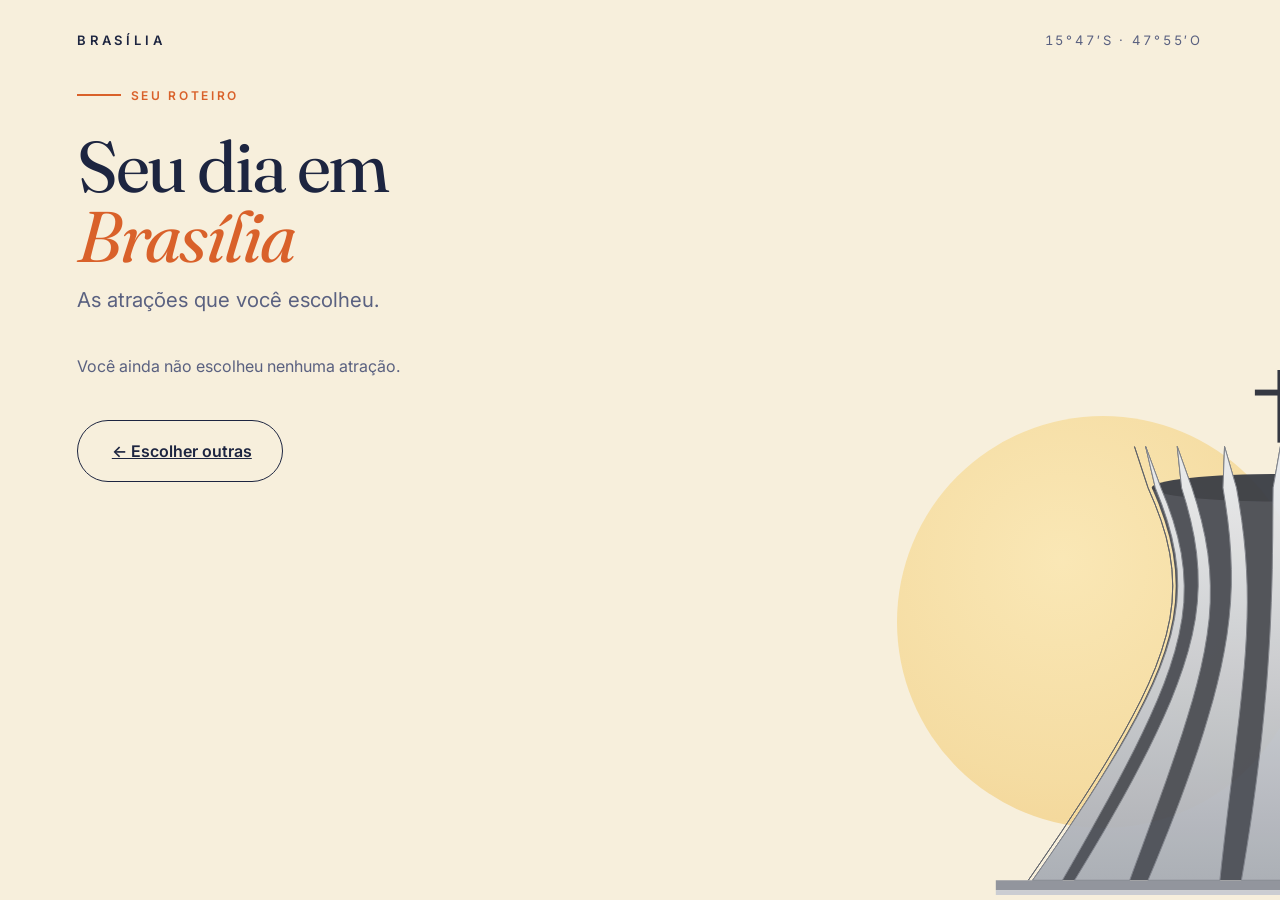
==== lista.html @ c739fdb3 "init" ====
<!DOCTYPE html>
<html lang="pt-BR">
<head>
  <meta charset="utf-8">
  <meta name="viewport" content="width=device-width, initial-scale=1">
  <title>Seu roteiro · Brasília</title>
  <link rel="preconnect" href="https://fonts.googleapis.com">
  <link href="https://fonts.googleapis.com/css2?family=Fraunces:ital,opsz,wght@0,9..144,400;1,9..144,400&family=Inter:wght@400;500;600&display=swap" rel="stylesheet">
  <link rel="stylesheet" href="style.css">
</head>
<body>
<main class="pagina">
  <div class="sol"></div>
  <svg class="catedral" viewBox="-300 0 600 540" id="catedral" aria-hidden="true"></svg>

  <nav class="topo"><b>Brasília</b><span class="coord">15°47′S · 47°55′O</span></nav>

  <section class="roteiro">
    <div class="selo">Seu roteiro</div>
    <h1>Seu dia em <em>Brasília</em></h1>
    <p class="sub">As atrações que você escolheu.</p>

    <div id="conteudo"></div>

    <a class="btn claro" href="index.html">← Escolher outras</a>
  </section>
</main>

<script src="atracoes.js"></script>
<script src="catedral.js"></script>
<script>
  desenharCatedral(document.getElementById("catedral"));

  const ler = (k) => { try { return JSON.parse(sessionStorage.getItem(k)) || []; } catch (e) { return []; } };
  const fixas = ler("fixas").filter(f => f.nome && f.inicio);
  const ids = ler("selecionadas");
  
  const paraMin = h => { const [H, M] = h.split(":").map(Number); return H * 60 + M; };
  const paraHora = m => `${String(Math.floor(m / 60) % 24).padStart(2, "0")}:${String(m % 60).padStart(2, "0")}`;

  const marcadas = fixas
    .map(f => ({ ...f, ini: paraMin(f.inicio), fim: paraMin(f.inicio) + f.minutos }))
    .sort((a, b) => a.ini - b.ini);
  const livres = ATRACOES.filter(a => ids.includes(a.id));

  let html = "";
  if (marcadas.length) {
    html += '<div class="grupo">Com hora marcada</div><ol class="lista">' + marcadas.map((f, i) => {
      return `<li class="fixa" style="animation-delay:${i * 60}ms">
        <span class="hora">${paraHora(f.ini)} – ${paraHora(f.fim)}</span>
        <span class="nome">${f.nome}</span>
        <span class="tempo">${formatarTempo(f.minutos)}</span>
      </li>`;
    }).join("") + "</ol>";
  }
  if (livres.length) {
    html += `<div class="grupo">${marcadas.length ? "Para encaixar no dia" : "Suas atrações"}</div><ol class="lista">` +
      livres.map((a, i) => `<li style="animation-delay:${(i + marcadas.length) * 60}ms">
        <span class="nome">${a.nome}</span><span class="tempo">${formatarTempo(a.minutos)}</span></li>`).join("") + "</ol>";
  }
  if (!html) html = '<p class="vazio">Você ainda não escolheu nenhuma atração.</p>';
  else {
    const min = marcadas.reduce((s, f) => s + f.minutos, 0) + livres.reduce((s, a) => s + a.minutos, 0);
    html += `<div class="total"><span>Tempo total</span><strong>${formatarTempo(min)}</strong></div>`;
  }
  document.getElementById("conteudo").innerHTML = html;
</script>
</body>
</html>
---- style.css ----
:root {
  --bg: #f7efdc;
  --bg-2: #f1e5c8;
  --ink: #1d2540;
  --ink-soft: #5a6180;
  --accent: #d9612a;
  --sun: #f4d489;
  --line: rgba(29, 37, 64, 0.14);
  --serif: "Fraunces", "Iowan Old Style", Georgia, serif;
  --sans: "Inter", system-ui, -apple-system, "Segoe UI", sans-serif;
}

* { box-sizing: border-box; margin: 0; padding: 0; }

body {
  font-family: var(--sans);
  color: var(--ink);
  background: var(--bg);
  min-height: 100vh;
  -webkit-font-smoothing: antialiased;
}

/* ---------- HERO ---------- */
.hero {
  position: relative;
  min-height: 100vh;
  overflow: hidden;
  display: flex;
  flex-direction: column;
  --cw: min(62vw, 820px);
}

/* sol / lua do cerrado atrás da catedral */
.sol {
  position: absolute;
  right: calc(var(--cw) * -0.05);
  top: 6vh;
  width: calc(var(--cw) * 0.78);
  aspect-ratio: 1;
  border-radius: 50%;
  background: radial-gradient(circle at 40% 35%, #fbe4a5, var(--sun) 60%, #efc36f);
  opacity: .9;
}
/* arcos concêntricos finos */
.arcos {
  position: absolute;
  right: 0;
  top: 0;
  width: var(--cw);
  height: 100%;
  transform: translateX(50%);
  pointer-events: none;
}
.arcos svg { width: 100%; height: 100%; }

.catedral {
  position: absolute;
  bottom: 9vh;
  right: calc(var(--cw) / -2);
  width: var(--cw);
  height: auto;
}

.skyline {
  position: absolute;
  left: 0; right: 0; bottom: 0;
  width: 100%;
  height: 26vh;
  min-height: 170px;
}

/* grade arquitetônica */
.grade {
  position: absolute; inset: 0;
  background-image:
    linear-gradient(var(--line) 1px, transparent 1px),
    linear-gradient(90deg, var(--line) 1px, transparent 1px);
  background-size: 96px 96px;
  mask-image: linear-gradient(90deg, #000 0%, transparent 55%);
  -webkit-mask-image: linear-gradient(90deg, #000 0%, transparent 55%);
  opacity: .5;
}

nav.topo {
  position: relative; z-index: 3;
  display: flex; justify-content: space-between; align-items: center;
  padding: 32px clamp(24px, 6vw, 88px);
  font-size: 13px; letter-spacing: .22em; text-transform: uppercase;
  color: var(--ink-soft);
}
nav.topo b { color: var(--ink); font-weight: 600; letter-spacing: .3em; }
nav.topo .coord { font-variant-numeric: tabular-nums; }

.conteudo {
  position: relative; z-index: 3;
  padding: 0 clamp(24px, 6vw, 88px);
  margin: auto 0;
  max-width: min(760px, 62vw);
  padding-bottom: 14vh;
}
.selo {
  display: inline-flex; align-items: center; gap: 10px;
  font-size: 12px; letter-spacing: .22em; text-transform: uppercase;
  color: var(--accent); font-weight: 600;
  margin-bottom: 28px;
}
.selo::before { content: ""; width: 44px; height: 2px; background: var(--accent); }

h1 {
  font-family: var(--serif);
  font-weight: 400;
  font-size: clamp(44px, 7.4vw, 108px);
  line-height: .98;
  letter-spacing: -.03em;
}
h1 em { font-style: italic; color: var(--accent); }

.sub {
  margin-top: 28px;
  font-size: clamp(17px, 1.6vw, 22px);
  line-height: 1.5;
  color: var(--ink-soft);
  max-width: 36ch;
}

.btn {
  display: inline-flex; align-items: center; gap: 14px;
  margin-top: 44px;
  padding: 20px 30px 20px 34px;
  border: 0; border-radius: 999px;
  background: var(--accent); color: #fff;
  font: 600 16px var(--sans);
  cursor: pointer;
  box-shadow: 0 18px 40px -14px rgba(217, 97, 42, .6);
  transition: transform .2s ease, box-shadow .2s ease, background .2s;
}
.btn:hover { transform: translateY(-3px); background: #c5541f; box-shadow: 0 24px 46px -14px rgba(217, 97, 42, .7); }
.btn .seta {
  width: 32px; height: 32px; border-radius: 50%;
  background: var(--bg); color: var(--accent);
  display: grid; place-items: center; font-size: 16px;
}
.btn[disabled] { opacity: .4; cursor: not-allowed; transform: none; box-shadow: none; }
.btn.claro { background: transparent; color: var(--ink); border: 1.5px solid var(--ink); box-shadow: none; }
.btn.claro:hover { background: var(--ink); color: #fff; }

.fatos {
  display: flex; gap: 36px; margin-top: 56px;
  font-size: 13px; color: var(--ink-soft);
}
.fatos strong { display: block; font: 400 30px var(--serif); color: var(--ink); letter-spacing: -.02em; }

/* ---------- MODAL ---------- */
dialog {
  border: 0; padding: 0;
  width: min(760px, calc(100vw - 32px));
  max-height: min(86vh, 800px);
  margin: auto;
  border-radius: 32px;
  background: var(--bg);
  color: var(--ink);
  box-shadow: 0 50px 120px -30px rgba(20, 26, 50, .55);
  overflow: hidden;
}
dialog[open] { display: flex; flex-direction: column; animation: sobe .35s cubic-bezier(.2, .8, .2, 1); }
dialog::backdrop { background: rgba(29, 37, 64, .45); backdrop-filter: blur(6px); }
@keyframes sobe { from { opacity: 0; transform: translateY(24px) scale(.98); } }

.m-cab { padding: 30px 34px 18px; display: flex; justify-content: space-between; align-items: flex-start; gap: 16px; }
.m-cab h2 { font: 400 32px/1.1 var(--serif); letter-spacing: -.02em; }
.m-cab p { margin-top: 8px; color: var(--ink-soft); font-size: 14px; }
.fechar {
  border: 0; background: var(--bg-2); color: var(--ink);
  width: 40px; height: 40px; border-radius: 50%;
  font-size: 18px; cursor: pointer; flex: none;
}
.fechar:hover { background: #e8d9b4; }
.todas {
  margin: 0 34px 10px auto; align-self: flex-end;
  background: none; border: 0; cursor: pointer;
  font: 600 13px var(--sans); color: var(--accent);
  text-decoration: underline; text-underline-offset: 4px;
}

.grid {
  overflow-y: auto;
  padding: 6px 34px 24px;
  display: grid; grid-template-columns: repeat(2, 1fr); gap: 12px;
}
.card {
  position: relative;
  padding: 16px 18px;
  border-radius: 20px;
  background: #fffaf0;
  border: 1.5px solid transparent;
  box-shadow: 0 1px 0 var(--line);
  cursor: pointer;
  transition: all .18s ease;
  user-select: none;
}
.linha { display: flex; align-items: center; gap: 14px; cursor: pointer; }
.etapa { font-size: 11px; letter-spacing: .22em; text-transform: uppercase; font-weight: 600; color: var(--accent); margin-bottom: 10px; }
.passo { display: flex; flex-direction: column; min-height: 0; flex: 1; }
.passo[hidden] { display: none; }
.extra { display: none; gap: 12px; margin-top: 14px; padding-top: 14px; border-top: 1px solid rgba(255,255,255,.18); flex-wrap: wrap; }
.card:has(input[type=checkbox]:checked) .extra { display: flex; }
.extra label { display: flex; align-items: center; gap: 8px; font-size: 13px; color: #b9c0e0; }
.extra input {
  font: 600 14px var(--sans); color: var(--ink);
  background: #fffaf0; border: 0; border-radius: 10px; padding: 8px 10px; width: 100px;
}
.extra input.dur { width: 70px; }
.extra input:focus { outline: 2px solid var(--accent); }
.acoes { display: flex; align-items: center; gap: 16px; }
.voltar { background: none; border: 0; cursor: pointer; font: 600 14px var(--sans); color: var(--ink-soft); }
.voltar:hover { color: var(--ink); }
.card:hover { transform: translateY(-2px); border-color: var(--line); }
.card .linha input { position: absolute; opacity: 0; pointer-events: none; }
.marca {
  width: 26px; height: 26px; border-radius: 50%; flex: none;
  border: 2px solid var(--line);
  display: grid; place-items: center;
  color: transparent; font-size: 14px; font-weight: 700;
  transition: all .18s;
}
.card .nome { font-weight: 600; font-size: 15px; line-height: 1.25; }
.card .tempo { font-size: 13px; color: var(--ink-soft); margin-top: 3px; }
.card:has(input:checked) { background: var(--ink); color: #fff; }
.card:has(input:checked) .tempo { color: #b9c0e0; }
.card:has(input:checked) .marca { background: var(--accent); border-color: var(--accent); color: #fff; }
.card:has(.linha input:focus-visible) { outline: 3px solid var(--accent); outline-offset: 2px; }

.m-rod {
  display: flex; justify-content: space-between; align-items: center; gap: 16px;
  padding: 18px 34px 24px;
  border-top: 1px solid var(--line);
  background: var(--bg);
}
.resumo { font-size: 14px; color: var(--ink-soft); }
.resumo strong { display: block; font: 400 26px var(--serif); color: var(--ink); letter-spacing: -.01em; }
.m-rod .btn { margin: 0; padding: 16px 24px 16px 28px; }

/* ---------- PÁGINA DA LISTA ---------- */
.pagina {
  position: relative; min-height: 100vh; overflow: hidden;
  --cw: min(46vw, 620px);
}
.pagina .catedral { bottom: 0; opacity: .95; }
.pagina .sol { top: auto; bottom: 8%; width: calc(var(--cw) * .7); opacity: .7; }
.roteiro {
  position: relative; z-index: 3;
  max-width: 640px;
  padding: 0 clamp(24px, 6vw, 88px) 120px;
  margin-left: 0;
}
.roteiro h1 { font-size: clamp(40px, 5.6vw, 76px); margin-bottom: 14px; }
.roteiro .sub { max-width: 40ch; margin-top: 0; }

.lista { list-style: none; margin-top: 44px; counter-reset: n; }
.lista li {
  counter-increment: n;
  display: grid; grid-template-columns: 52px 1fr auto; align-items: center;
  padding: 22px 0;
  border-top: 1px solid var(--line);
  animation: entra .5s both;
}
.lista li:last-child { border-bottom: 1px solid var(--line); }
.lista li::before {
  content: counter(n, decimal-leading-zero);
  font: italic 400 20px var(--serif); color: var(--accent);
}
.lista .nome { font: 400 26px var(--serif); letter-spacing: -.01em; }
.lista .tempo {
  font-size: 13px; font-weight: 600; letter-spacing: .04em;
  padding: 7px 14px; border-radius: 999px; background: var(--bg-2);
}
@keyframes entra { from { opacity: 0; transform: translateY(12px); } }

.total {
  margin-top: 34px; display: flex; align-items: baseline; gap: 16px;
  font-size: 14px; color: var(--ink-soft);
}
.total strong { font: 400 48px var(--serif); color: var(--ink); letter-spacing: -.02em; }
.vazio { margin-top: 40px; color: var(--ink-soft); }

@media (max-width: 820px) {
  .hero { --cw: 120vw; }
  .catedral { bottom: 20vh; opacity: .35; }
  .sol { opacity: .5; }
  .conteudo { max-width: none; }
  .fatos { gap: 24px; }
  .grid { grid-template-columns: 1fr; }
  .pagina { --cw: 110vw; }
  .pagina .catedral { opacity: .18; }
  nav.topo .coord { display: none; }
  .m-rod { flex-direction: column; align-items: stretch; }
  .m-rod .btn { justify-content: center; }
}
@media (prefers-reduced-motion: reduce) { * { animation: none !important; transition: none !important; } }

/* lista: horários */
.grupo { margin-top: 44px; font-size: 12px; letter-spacing: .22em; text-transform: uppercase; font-weight: 600; color: var(--accent); }
.grupo + .lista { margin-top: 14px; }
.lista .hora { font: italic 400 20px var(--serif); color: var(--accent); }
.lista li.fixa { grid-template-columns: 132px 1fr auto; }
.lista li.fixa::before { content: none; }
@media (max-width: 820px) { .acoes { justify-content: space-between; } .lista li.fixa { grid-template-columns: 1fr auto; } .lista li.fixa .hora { grid-column: 1 / -1; } }

/* opções de horário */
.extra > span { font-size: 13px; color: #b9c0e0; margin-right: 4px; align-self: center; }
.pilula { position: relative; cursor: pointer; }
.pilula input { position: absolute; opacity: 0; pointer-events: none; }
.pilula span {
  display: inline-block; padding: 8px 16px; border-radius: 999px;
  background: rgba(255,255,255,.14); color: #fff; font: 600 14px var(--sans);
  transition: background .15s;
}
.pilula:hover span { background: rgba(255,255,255,.24); }
.pilula input:checked + span { background: var(--accent); }
.pilula input:focus-visible + span { outline: 2px solid #fff; outline-offset: 2px; }
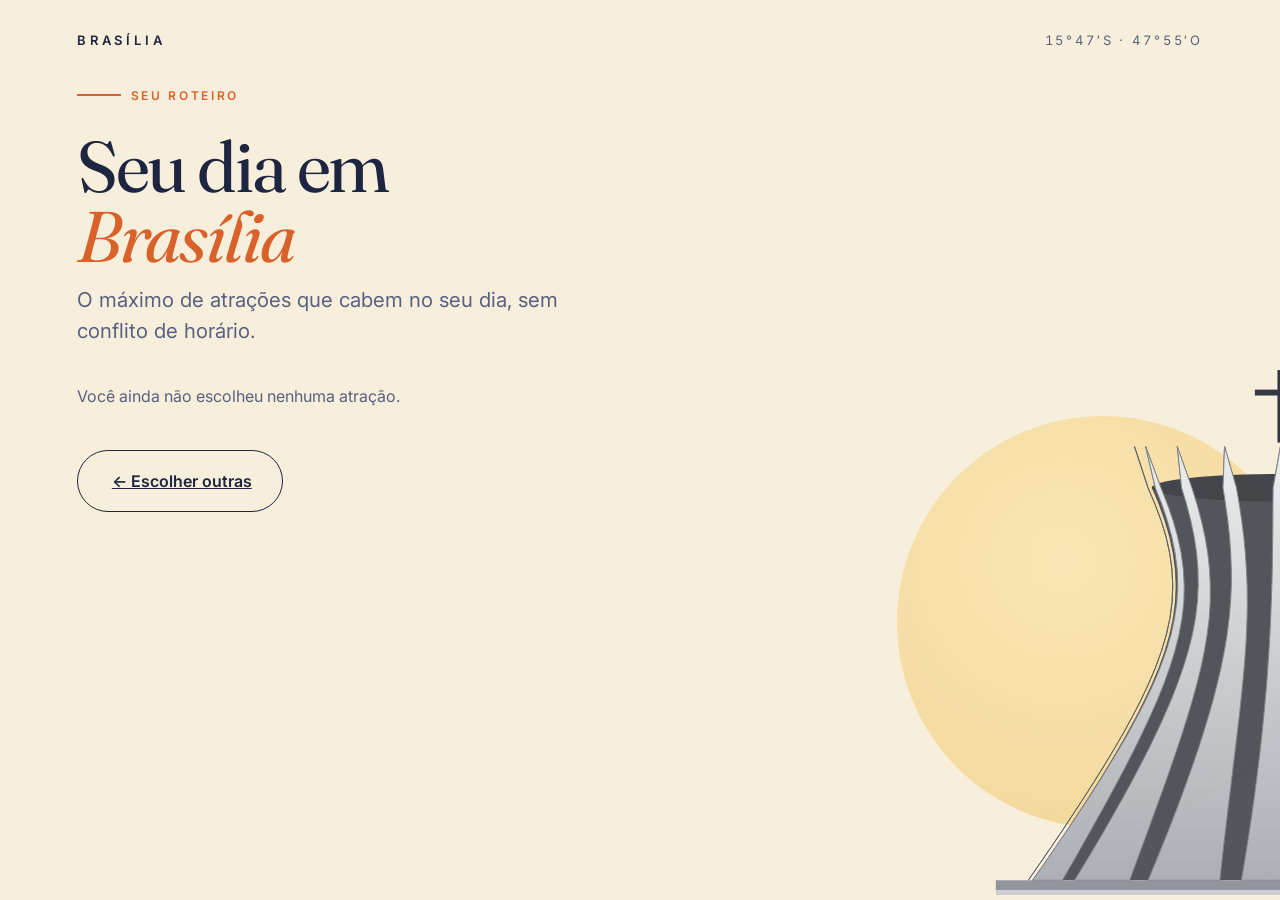
==== commit 5ce971ea: "interv. sch" ====
--- a/lista.html
+++ b/lista.html
@@ -18,7 +18,7 @@
   <section class="roteiro">
     <div class="selo">Seu roteiro</div>
     <h1>Seu dia em <em>Brasília</em></h1>
-    <p class="sub">As atrações que você escolheu.</p>
+    <p class="sub">O máximo de atrações que cabem no seu dia, sem conflito de horário.</p>
 
     <div id="conteudo"></div>
 
@@ -28,40 +28,45 @@
 
 <script src="atracoes.js"></script>
 <script src="catedral.js"></script>
+<script src="interval-scheduling.js"></script>
 <script>
   desenharCatedral(document.getElementById("catedral"));
 
   const ler = (k) => { try { return JSON.parse(sessionStorage.getItem(k)) || []; } catch (e) { return []; } };
-  const fixas = ler("fixas").filter(f => f.nome && f.inicio);
-  const ids = ler("selecionadas");
-  
   const paraMin = h => { const [H, M] = h.split(":").map(Number); return H * 60 + M; };
   const paraHora = m => `${String(Math.floor(m / 60) % 24).padStart(2, "0")}:${String(m % 60).padStart(2, "0")}`;
 
-  const marcadas = fixas
-    .map(f => ({ ...f, ini: paraMin(f.inicio), fim: paraMin(f.inicio) + f.minutos }))
-    .sort((a, b) => a.ini - b.ini);
-  const livres = ATRACOES.filter(a => ids.includes(a.id));
+  // 1. Pega as atrações e horários que a pessoa escolheu na tela anterior
+  const selecao = ler("fixas").filter(f => f.nome && f.inicio);
 
-  let html = "";
-  if (marcadas.length) {
-    html += '<div class="grupo">Com hora marcada</div><ol class="lista">' + marcadas.map((f, i) => {
-      return `<li class="fixa" style="animation-delay:${i * 60}ms">
-        <span class="hora">${paraHora(f.ini)} – ${paraHora(f.fim)}</span>
-        <span class="nome">${f.nome}</span>
-        <span class="tempo">${formatarTempo(f.minutos)}</span>
-      </li>`;
-    }).join("") + "</ol>";
+  // 2. Transforma cada horário em minutos (início e fim)
+  const atracoes = selecao.map(f => ({
+    nome: f.nome,
+    minutos: f.minutos,
+    inicio: paraMin(f.inicio),
+    fim: paraMin(f.inicio) + f.minutos,
+  }));
+
+  // 3. Aplica o Interval Scheduling
+  const { escolhidas, deFora } = intervalScheduling(atracoes);
+
+  // 4. Mostra o resultado na tela
+  const linha = (a, i) => `<li class="fixa" style="animation-delay:${i * 60}ms">
+      <span class="hora">${paraHora(a.inicio)} – ${paraHora(a.fim)}</span>
+      <span class="nome">${a.nome}</span>
+      <span class="tempo">${formatarTempo(a.minutos)}</span>
+    </li>`;
+
+  let html;
+  if (!escolhidas.length) html = '<p class="vazio">Você ainda não escolheu nenhuma atração.</p>';
+  else {
+    html = '<ol class="lista">' + escolhidas.map(linha).join("") + "</ol>";
+    const min = escolhidas.reduce((s, a) => s + a.minutos, 0);
+    html += `<div class="total"><span>${escolhidas.length} de ${atracoes.length} atrações</span><strong>${formatarTempo(min)}</strong></div>`;
   }
-  if (livres.length) {
-    html += `<div class="grupo">${marcadas.length ? "Para encaixar no dia" : "Suas atrações"}</div><ol class="lista">` +
-      livres.map((a, i) => `<li style="animation-delay:${(i + marcadas.length) * 60}ms">
-        <span class="nome">${a.nome}</span><span class="tempo">${formatarTempo(a.minutos)}</span></li>`).join("") + "</ol>";
-  }
-  if (!html) html = '<p class="vazio">Você ainda não escolheu nenhuma atração.</p>';
-  else {
-    const min = marcadas.reduce((s, f) => s + f.minutos, 0) + livres.reduce((s, a) => s + a.minutos, 0);
-    html += `<div class="total"><span>Tempo total</span><strong>${formatarTempo(min)}</strong></div>`;
+  if (deFora.length) {
+    html += '<div class="grupo">Ficaram de fora por conflito de horário</div>';
+    html += '<ol class="lista fora">' + deFora.sort((a, b) => a.inicio - b.inicio).map(linha).join("") + "</ol>";
   }
   document.getElementById("conteudo").innerHTML = html;
 </script>
--- a/style.css
+++ b/style.css
@@ -202,16 +202,7 @@
 .etapa { font-size: 11px; letter-spacing: .22em; text-transform: uppercase; font-weight: 600; color: var(--accent); margin-bottom: 10px; }
 .passo { display: flex; flex-direction: column; min-height: 0; flex: 1; }
 .passo[hidden] { display: none; }
-.extra { display: none; gap: 12px; margin-top: 14px; padding-top: 14px; border-top: 1px solid rgba(255,255,255,.18); flex-wrap: wrap; }
-.card:has(input[type=checkbox]:checked) .extra { display: flex; }
-.extra label { display: flex; align-items: center; gap: 8px; font-size: 13px; color: #b9c0e0; }
-.extra input {
-  font: 600 14px var(--sans); color: var(--ink);
-  background: #fffaf0; border: 0; border-radius: 10px; padding: 8px 10px; width: 100px;
-}
-.extra input.dur { width: 70px; }
-.extra input:focus { outline: 2px solid var(--accent); }
-.acoes { display: flex; align-items: center; gap: 16px; }
+.card:has(input[type=checkbox]:checked) .acoes { display: flex; align-items: center; gap: 16px; }
 .voltar { background: none; border: 0; cursor: pointer; font: 600 14px var(--sans); color: var(--ink-soft); }
 .voltar:hover { color: var(--ink); }
 .card:hover { transform: translateY(-2px); border-color: var(--line); }
@@ -225,8 +216,7 @@
 }
 .card .nome { font-weight: 600; font-size: 15px; line-height: 1.25; }
 .card .tempo { font-size: 13px; color: var(--ink-soft); margin-top: 3px; }
-.card:has(input:checked) { background: var(--ink); color: #fff; }
-.card:has(input:checked) .tempo { color: #b9c0e0; }
+.card:has(input:checked) { background: #fff1e4; border-color: var(--accent); }
 .card:has(input:checked) .marca { background: var(--accent); border-color: var(--accent); color: #fff; }
 .card:has(.linha input:focus-visible) { outline: 3px solid var(--accent); outline-offset: 2px; }
 
@@ -306,15 +296,39 @@
 .lista li.fixa::before { content: none; }
 @media (max-width: 820px) { .acoes { justify-content: space-between; } .lista li.fixa { grid-template-columns: 1fr auto; } .lista li.fixa .hora { grid-column: 1 / -1; } }
 
-/* opções de horário */
-.extra > span { font-size: 13px; color: #b9c0e0; margin-right: 4px; align-self: center; }
-.pilula { position: relative; cursor: pointer; }
-.pilula input { position: absolute; opacity: 0; pointer-events: none; }
-.pilula span {
-  display: inline-block; padding: 8px 16px; border-radius: 999px;
-  background: rgba(255,255,255,.14); color: #fff; font: 600 14px var(--sans);
-  transition: background .15s;
-}
-.pilula:hover span { background: rgba(255,255,255,.24); }
-.pilula input:checked + span { background: var(--accent); }
-.pilula input:focus-visible + span { outline: 2px solid #fff; outline-offset: 2px; }
+
+/* ---------- passo 1: claro e organizado ---------- */
+.lista1 { overflow-y: auto; padding: 4px 34px 24px; }
+.grupo1 + .grupo1 { margin-top: 26px; }
+.grupo1 h3 {
+  font: 600 12px var(--sans); letter-spacing: .2em; text-transform: uppercase;
+  color: var(--accent); margin-bottom: 10px;
+  display: flex; align-items: center; gap: 12px;
+}
+.grupo1 h3::after { content: ""; flex: 1; height: 1px; background: var(--line); }
+.fixa1 {
+  display: flex; align-items: center; justify-content: space-between; gap: 18px;
+  padding: 16px 18px; margin-bottom: 10px;
+  background: #fffdf8; border: 1.5px solid var(--line); border-radius: 18px;
+  transition: border-color .15s, background .15s, box-shadow .15s;
+}
+.fixa1.ativa { background: #fff1e4; border-color: var(--accent); box-shadow: 0 8px 22px -14px rgba(217, 97, 42, .7); }
+.fixa1 .nome { font-weight: 600; font-size: 15px; line-height: 1.3; }
+.fixa1 .meta { font-size: 13px; color: var(--ink-soft); margin-top: 3px; }
+.horas { display: flex; flex-wrap: wrap; justify-content: flex-end; gap: 8px; max-width: 55%; }
+.hora-btn {
+  min-width: 56px; padding: 9px 14px; border-radius: 999px;
+  background: #fff; color: var(--ink); border: 1.5px solid #cfc6ae;
+  font: 600 14px var(--sans); cursor: pointer; transition: all .15s;
+}
+.hora-btn:hover { border-color: var(--accent); color: var(--accent); }
+.hora-btn[aria-pressed="true"] { background: var(--accent); border-color: var(--accent); color: #fff; }
+.hora-btn:focus-visible { outline: 3px solid var(--accent); outline-offset: 2px; }
+@media (max-width: 820px) {
+  .lista1 { padding: 4px 20px 20px; }
+  .fixa1 { flex-direction: column; align-items: flex-start; }
+  .horas { justify-content: flex-start; max-width: none; }
+}
+
+/* lista: atrações que ficaram de fora */
+.lista.fora li { opacity: .5; }
